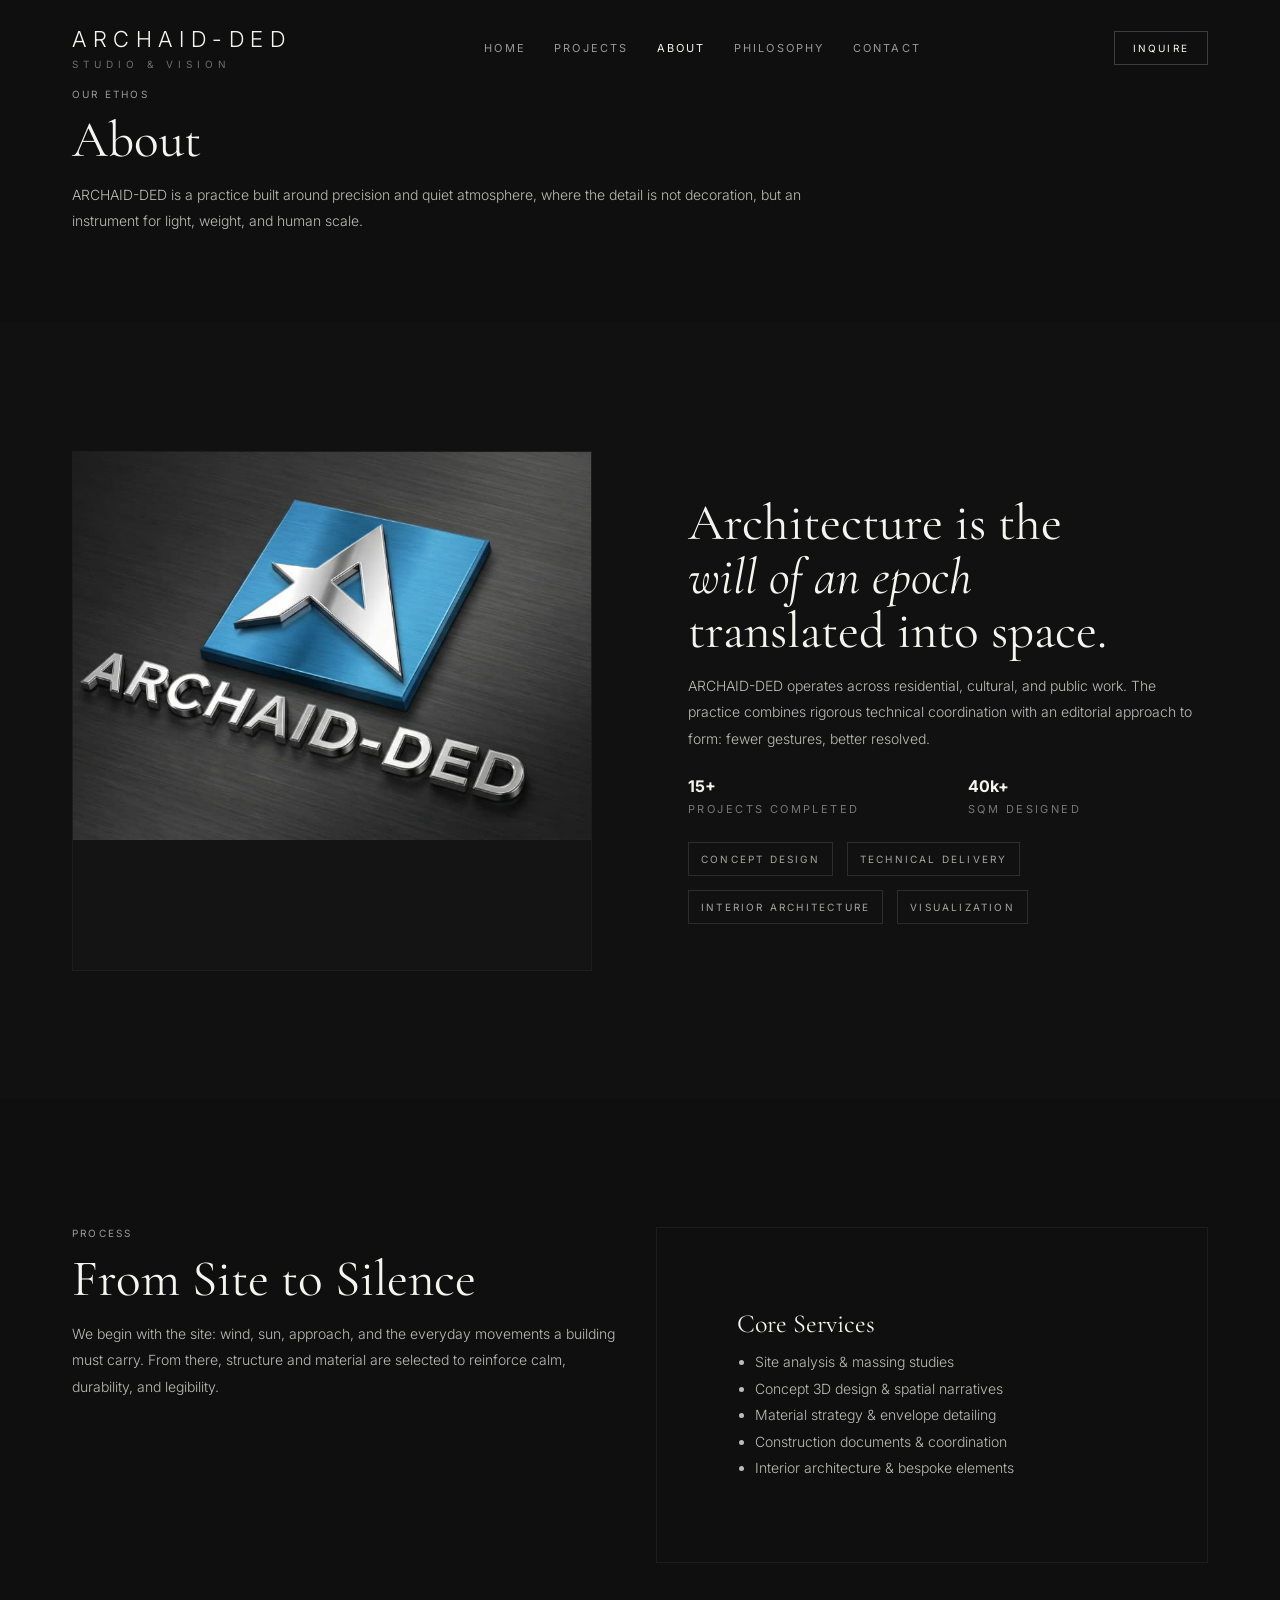
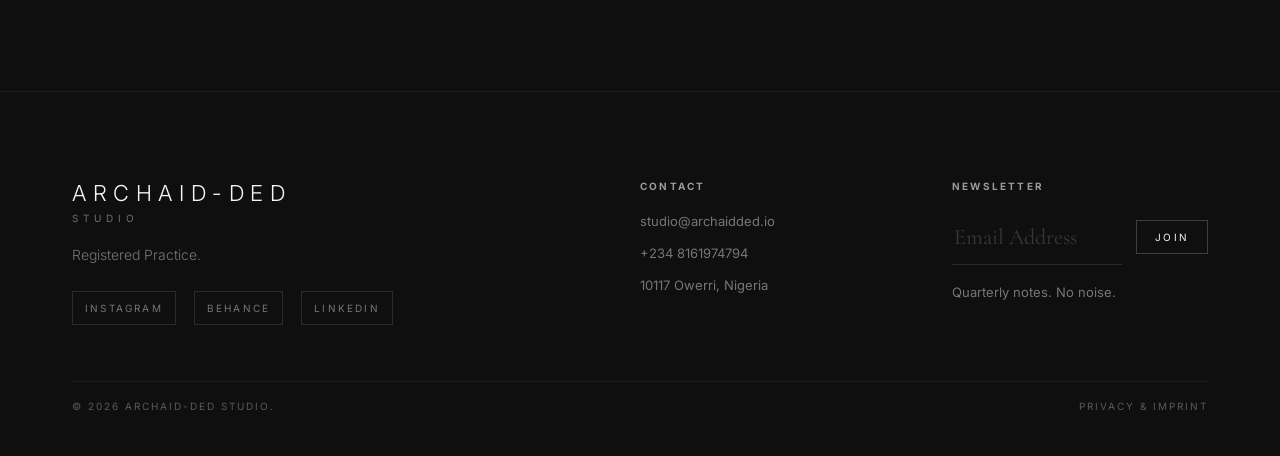
==== about.html @ 1363c152 "Rename About.html to lowercase" ====
<!DOCTYPE html>
<html lang="en">
<head>
  <meta charset="UTF-8" />
  <meta name="viewport" content="width=device-width, initial-scale=1.0" />
  <title>About | ARCHAID-DED Studio</title>
  <link rel="preconnect" href="https://fonts.googleapis.com">
  <link rel="preconnect" href="https://fonts.gstatic.com" crossorigin>
  <link href="https://fonts.googleapis.com/css2?family=Cormorant+Garamond:ital,wght@0,300;0,400;0,500;0,600;0,700;1,400&family=Inter:wght@300;400;500;600&display=swap" rel="stylesheet">
  <link rel="stylesheet" href="style.css" />
  <script src="script.js" defer></script>
</head>
<body>
<a class="skip" href="#main">Skip to content</a>

<header class="nav">
  <div class="container">
    <div class="nav__row">
      <a class="brand" href="index.html" aria-label="ARCHAID-DED Home">
        <span class="brand__name">ARCHAID-DED</span>
        <span class="brand__sub">Studio &amp; Vision</span>
      </a>

      <nav class="nav__links" aria-label="Primary">
        <a href="index.html">Home</a>
        <a href="projects.html">Projects</a>
        <a href="about.html" aria-current="page">About</a>
        <a href="philosophy.html">Philosophy</a>
        <a href="contact.html">Contact</a>
      </nav>

      <div class="nav__actions">
        <a class="btn" href="contact.html#inquire">Inquire</a>
        <button class="burger" type="button" data-nav-open aria-label="Open menu">
          <span></span>
        </button>
      </div>
    </div>
  </div>
</header>

<div class="mobile" aria-hidden="true">
  <button class="mobile__close" type="button" data-nav-close aria-label="Close menu"></button>
  <div class="mobile__inner" aria-label="Mobile navigation">
    <a href="index.html" data-nav-link>Home</a>
    <a href="projects.html" data-nav-link>Projects</a>
    <a href="about.html" data-nav-link>About</a>
    <a href="philosophy.html" data-nav-link>Philosophy</a>
    <a href="contact.html" data-nav-link>Contact</a>
    <a class="btn" href="contact.html#inquire" data-nav-link>Inquire Now</a>
  </div>
</div>

<main id="main">
  <section class="section section--tight">
    <div class="container">
      <span class="mono" style="display:block; margin-bottom:14px;">Our Ethos</span>
      <h1 class="h2" style="margin:0 0 14px;">About</h1>
      <p class="lead" style="max-width:760px; margin:0;">
        ARCHAID-DED is a practice built around precision and quiet atmosphere, where the detail is not decoration,
        but an instrument for light, weight, and human scale.
      </p>
    </div>
  </section>

  <section class="section section--panel">
    <div class="container">
      <div class="split">
        <div class="square">
          <img src="assets/images/WhatsApp Image 2026-01-18 at 02.21.14.jpeg" alt="Project 1">  
        </div>

        <div>
          <h2 class="h2" style="margin-bottom:12px;">
            Architecture is the<br>
            <span class="italic">will of an epoch</span><br>
            translated into space.
          </h2>
          <p class="lead">
             ARCHAID-DED  operates across residential, cultural, and public work.
            The practice combines rigorous technical coordination with an editorial approach to form:
            fewer gestures, better resolved.
          </p>

          <div class="stats">
            <div>
              <p class="stat__num">15+</p>
              <p class="stat__lbl">Projects Completed</p>
            </div>
            <div>
              <p class="stat__num">40k+</p>
              <p class="stat__lbl">Sqm Designed</p>
            </div>
          </div>

          <div style="margin-top:26px; display:flex; gap:14px; flex-wrap:wrap;">
            <span class="badge">Concept Design</span>
            <span class="badge">Technical Delivery</span>
            <span class="badge">Interior Architecture</span>
            <span class="badge">Visualization</span>
          </div>
        </div>
      </div>
    </div>
  </section>

  <section class="section">
    <div class="container">
      <div class="grid grid-2" style="align-items:start;">
        <div>
          <span class="mono" style="display:block; margin-bottom:14px;">Process</span>
          <h2 class="h2" style="margin-bottom:14px;">From Site to Silence</h2>
          <p class="lead">
            We begin with the site: wind, sun, approach, and the everyday movements a building must carry.
            From there, structure and material are selected to reinforce calm, durability, and legibility.
          </p>
        </div>

        <div class="panel">
          <h3 class="h3">Core Services</h3>
          <ul class="lead" style="margin:0; padding-left:18px;">
            <li>Site analysis &amp; massing studies</li>
            <li>Concept 3D design &amp; spatial narratives</li>
            <li>Material strategy &amp; envelope detailing</li>
            <li>Construction documents &amp; coordination</li>
            <li>Interior architecture &amp; bespoke elements</li>
          </ul>
        </div>
      </div>
    </div>
  </section>
</main>

<footer class="footer">
  <div class="container">
    <div class="footer__grid">
      <div>
        <div class="brand" style="margin-bottom:18px;">
          <span class="brand__name" style="text-transform:uppercase;">ARCHAID-DED</span>
          <span class="brand__sub">Studio</span>
        </div>
        <p class="lead" style="max-width:420px;">
          Registered Practice.<br />
          
        </p>

        <div style="display:flex; gap:18px; margin-top:22px; flex-wrap:wrap;">
          <a class="badge" href="#" aria-label="Instagram">Instagram</a>
          <a class="badge" href="#">Behance</a>
          <a class="badge" href="#">LinkedIn</a>
        </div>
      </div>

      <div>
        <h4 class="mono" style="margin:0 0 18px;">Contact</h4>
        <p class="small" style="margin:0 0 10px;">studio@archaidded.io</p>
        <p class="small" style="margin:0 0 10px;">+234 8161974794</p>
        <p class="small" style="margin:0;">
         10117 Owerri, Nigeria
        </p>
      </div>

      <div>
        <h4 class="mono" style="margin:0 0 18px;">Newsletter</h4>
               <form 
  class="formrow"
  action="https://formspree.io/f/xbdoblwp" 
  method="POST"
  aria-label="Newsletter signup"
>
  <input 
    class="input" 
    type="email" 
    name="email"
    placeholder="Email Address" 
    aria-label="Email address"
    required
  >

  
  <input type="text" name="_gotcha" style="display:none">

  <button class="btn" type="submit">Join</button>
</form>
<p id="newsletterMsg" class="form-message" style="margin-top:10px;"></p>
        <p class="small" style="margin-top:12px;">Quarterly notes. No noise.</p>
      </div>
    </div>

    <div class="footer__bottom">
      <span>© 2026 ARCHAID-DED STUDIO.</span>
      <span>Privacy &amp; Imprint</span>
    </div>
  </div>
</footer>

</body>
</html>
---- style.css ----
:root{
  --bg:#0F0F0F;
  --bg-2:#0a0a0a;
  --panel:#111111;
  --bone:#F5F5F0;
  --muted:#9a9a9a;
  --muted-2:#6f6f6f;
  --line:rgba(255,255,255,0.08);
  --line-2:rgba(255,255,255,0.12);
  --accent:#D4AF37;
  --max:1200px;
  --pad:32px;
  --serif:'Cormorant Garamond', serif;
  --sans:'Inter', system-ui, -apple-system, Segoe UI, Roboto, Arial, sans-serif;
}

*{box-sizing:border-box}
html,body{height:100%}
body{
  margin:0;
  font-family:var(--sans);
  background:var(--bg);
  color:var(--bone);
  -webkit-font-smoothing:antialiased;
  -moz-osx-font-smoothing:grayscale;
}
img{max-width:100%; display:block}
a{color:inherit; text-decoration:none}
button,input,textarea{font:inherit; color:inherit}
::selection{background:rgba(212,175,55,0.25); color:var(--bone);}

.container{max-width:var(--max); margin:0 auto; padding:0 var(--pad);}
.section{padding:128px 0;}
.section--tight{padding:88px 0;}
.section--panel{background:var(--panel);}
.section--dark{background:var(--bg-2);}
.hr{height:1px; background:var(--line); border:0; margin:0;}
.mono{letter-spacing:0.22em; text-transform:uppercase; font-size:10px; color:var(--muted);}
.serif{font-family:var(--serif);}
.small{font-size:13px; line-height:1.7; color:var(--muted);}
.lead{font-size:14px; line-height:1.9; color:rgba(245,245,240,0.75); font-weight:300;}
.h1{
  font-family:var(--serif);
  font-weight:300;
  line-height:0.9;
  margin:0 0 28px;
  font-size:clamp(44px, 7vw, 120px);
}
.h2{
  font-family:var(--serif);
  font-weight:400;
  line-height:1.05;
  margin:0 0 18px;
  font-size:clamp(34px, 4vw, 56px);
}
.h3{
  font-family:var(--serif);
  font-weight:400;
  margin:0 0 10px;
  font-size:26px;
}
.italic{font-style:italic;}
.grid{display:grid; gap:32px;}
.grid-2{grid-template-columns:1fr;}
.grid-3{grid-template-columns:1fr;}
@media (min-width: 900px){
  .grid-2{grid-template-columns:1fr 1fr;}
  .grid-3{grid-template-columns:repeat(3, 1fr);}
}

.btn{
  border:1px solid rgba(245,245,240,0.2);
  background:transparent;
  padding:10px 18px;
  font-size:10px;
  letter-spacing:0.22em;
  text-transform:uppercase;
  cursor:pointer;
  transition:background .2s ease,color .2s ease,border-color .2s ease;
}
.btn:hover{background:var(--bone); color:#000; border-color:var(--bone);}
.btn--link{
  border:0;
  padding:0;
  text-transform:uppercase;
  font-size:10px;
  letter-spacing:0.22em;
  border-bottom:1px solid rgba(245,245,240,0.2);
  padding-bottom:6px;
}
.btn--link:hover{border-bottom-color:rgba(245,245,240,0.6);}

.arch-glass{
  backdrop-filter:blur(10px);
  background:rgba(15,15,15,0.65);
  border-bottom:1px solid var(--line);
}
.nav{
  position:fixed; top:0; left:0; right:0;
  z-index:50;
  transition:padding .3s ease, background .3s ease, border-color .3s ease;
  padding:26px 0;
}
.nav--scrolled{padding:14px 0;}
.nav__row{display:flex; align-items:center; justify-content:space-between; gap:16px;}
.brand{display:flex; flex-direction:column; cursor:pointer;}
.brand__name{font-size:22px; letter-spacing:0.3em; font-weight:300;}
.brand__sub{font-size:10px; letter-spacing:0.5em; color:var(--muted-2); margin-top:6px; text-transform:uppercase;}
.nav__links{display:none; gap:28px; align-items:center;}
.nav__links a{
  font-size:11px; letter-spacing:0.2em; text-transform:uppercase;
  color:rgba(245,245,240,0.6);
  transition:color .2s ease;
}
.nav__links a:hover,.nav__links a[aria-current="page"]{color:var(--bone);}
.nav__actions{display:flex; align-items:center; gap:12px;}
.burger{
  width:44px; height:44px;
  border:1px solid rgba(245,245,240,0.12);
  background:transparent; cursor:pointer;
  display:flex; align-items:center; justify-content:center;
}
.burger span{width:18px; height:1px; background:var(--bone); position:relative; display:block;}
.burger span::before,.burger span::after{
  content:""; position:absolute; left:0; width:18px; height:1px; background:var(--bone);
}
.burger span::before{top:-6px;}
.burger span::after{top:6px;}

@media(min-width: 900px){
  .nav__links{display:flex;}
  .burger{display:none;}
}

.mobile{
  position:fixed; inset:0;
  background:var(--bg);
  z-index:60;
  display:none;
  padding:56px 32px;
}
.mobile[aria-hidden="false"]{display:flex;}
.mobile__inner{margin:auto; display:flex; flex-direction:column; align-items:center; gap:22px;}
.mobile__inner a{font-family:var(--serif); font-size:40px; font-weight:300;}
.mobile__close{
  position:absolute; top:18px; right:18px;
  width:52px; height:52px;
  border:1px solid rgba(245,245,240,0.12);
  background:transparent; cursor:pointer;
  display:flex; align-items:center; justify-content:center;
}
.mobile__close::before,.mobile__close::after{
  content:""; width:22px; height:1px; background:var(--bone); position:absolute;
}
.mobile__close::before{transform:rotate(45deg);}
.mobile__close::after{transform:rotate(-45deg);}

.hero{
  min-height:100vh;
  display:flex;
  align-items:center;
  position:relative;
  overflow:hidden;
  padding-top:88px; /* nav offset */
}
.hero__grid{
  position:absolute; top:0; right:0; width:50%; height:100%;
  opacity:0.2; pointer-events:none;
}
.hero__grid .vline{position:absolute; inset:0; border-left:1px solid rgba(245,245,240,0.06);}
.hero__grid .hline{position:absolute; left:0; width:100%; height:1px; background:rgba(245,245,240,0.06);}
.hero__grid .h1{top:25%;}
.hero__grid .h2{top:50%;}
.hero__grid .h3{top:75%;}
.hero__bottom{
  display:flex; flex-direction:column; gap:24px; align-items:flex-start; justify-content:space-between;
}
@media(min-width: 900px){
  .hero__bottom{flex-direction:row; align-items:flex-end;}
}
.scrollhint{display:flex; gap:14px; align-items:center;}
.scrollhint__line{width:48px; height:1px; background:rgba(245,245,240,0.22);}
.scrollhint__text{font-size:10px; letter-spacing:0.3em; text-transform:uppercase; color:var(--muted);}

.panel{
  border:1px solid rgba(245,245,240,0.06);
  padding:48px;
  position:relative;
  overflow:hidden;
}
@media(min-width: 900px){
  .panel{padding:80px;}
}
.panel__corner{
  position:absolute; top:0; right:0; padding:24px;
  opacity:0.08;
  font-family:var(--serif);
  font-size:72px;
  line-height:1;
}

.formrow{display:flex; gap:14px; align-items:center;}
.input{
  width:100%;
  background:transparent;
  border:0;
  border-bottom:1px solid rgba(245,245,240,0.12);
  padding:14px 2px;
  outline:none;
  font-family:var(--serif);
  font-size:22px;
  transition:border-color .2s ease;
}
.input:focus{border-bottom-color:rgba(245,245,240,0.4);}
.input::placeholder{color:rgba(245,245,240,0.18);}
.note{margin-top:18px; border-left:1px solid rgba(245,245,240,0.12); padding-left:18px; color:rgba(245,245,240,0.7); font-size:13px; line-height:2; font-weight:300; white-space:pre-wrap;}

.cards{display:grid; gap:22px;}
@media(min-width: 900px){ .cards{grid-template-columns:repeat(3, 1fr);} }

.project{
  position:relative;
  aspect-ratio:3/4;
  overflow:hidden;
  background:#1a1a1a;
  cursor:crosshair;
}
.project img{
  width:100%; height:100%;
  object-fit:cover;
  filter:grayscale(1);
  opacity:0.6;
  transform:scale(1);
  transition:transform 1s ease, filter 1s ease, opacity 1s ease;
}
.project:hover img{
  filter:grayscale(0);
  opacity:1;
  transform:scale(1.05);
}
.project__overlay{
  position:absolute; inset:0;
  background:linear-gradient(to top, rgba(0,0,0,0.8), transparent 55%);
  opacity:0;
  transition:opacity .35s ease;
  padding:28px;
  display:flex;
  flex-direction:column;
  justify-content:flex-end;
}
.project:hover .project__overlay{opacity:1;}
.project__cat{font-size:10px; letter-spacing:0.3em; text-transform:uppercase; color:rgba(245,245,240,0.55); margin-bottom:8px;}
.project__title{font-family:var(--serif); font-size:28px; margin:0;}

.split{
  display:grid;
  grid-template-columns:1fr;
  gap:56px;
  align-items:center;
}
@media(min-width: 900px){
  .split{grid-template-columns:1fr 1fr; gap:96px;}
}
.square{aspect-ratio:1/1; overflow:hidden; background:#141414; border:1px solid rgba(245,245,240,0.04);}
.square img{width:200%; height:75%; object-fit:cover; filter:none; opacity:1;}
.stats{display:grid; grid-template-columns:repeat(2, 1fr); gap:40px; margin-top:24px;}
.stat__num{font-weight:700; color:var(--bone); margin:0 0 6px;}
.stat__lbl{font-size:11px; letter-spacing:0.22em; text-transform:uppercase; color:rgba(245,245,240,0.45); margin:0;}

.footer{
  padding:88px 0 44px;
  border-top:1px solid rgba(245,245,240,0.06);
}
.footer__grid{display:grid; gap:44px;}
@media(min-width: 900px){ .footer__grid{grid-template-columns:2fr 1fr 1fr; gap:56px;} }
.footer p,.footer a,.footer input{color:rgba(245,245,240,0.45);}
.footer a:hover{color:var(--bone);}
.footer__bottom{margin-top:56px; padding-top:18px; border-top:1px solid rgba(245,245,240,0.06); display:flex; justify-content:space-between; gap:16px; flex-wrap:wrap;}
.footer__bottom span{font-size:10px; letter-spacing:0.2em; text-transform:uppercase; color:rgba(245,245,240,0.32);}

.field{display:flex; flex-direction:column; gap:8px;}
.label{font-size:10px; letter-spacing:0.22em; text-transform:uppercase; color:rgba(245,245,240,0.55);}
.textarea{
  width:100%;
  background:transparent;
  border:1px solid rgba(245,245,240,0.12);
  padding:14px;
  min-height:140px;
  outline:none;
  font-size:14px;
  line-height:1.7;
  color:rgba(245,245,240,0.82);
}
.textarea:focus{border-color:rgba(245,245,240,0.35);}

.badge{
  display:inline-flex;
  align-items:center;
  gap:10px;
  border:1px solid rgba(245,245,240,0.12);
  padding:10px 12px;
  font-size:10px;
  letter-spacing:0.22em;
  text-transform:uppercase;
  color:rgba(245,245,240,0.65);
}

a.skip{
  position:absolute; left:-999px; top:auto; width:1px; height:1px; overflow:hidden;
}
a.skip:focus{
  left:18px; top:18px; width:auto; height:auto; padding:10px 12px;
  background:rgba(0,0,0,0.8); border:1px solid rgba(245,245,240,0.18);
  z-index:100;
}
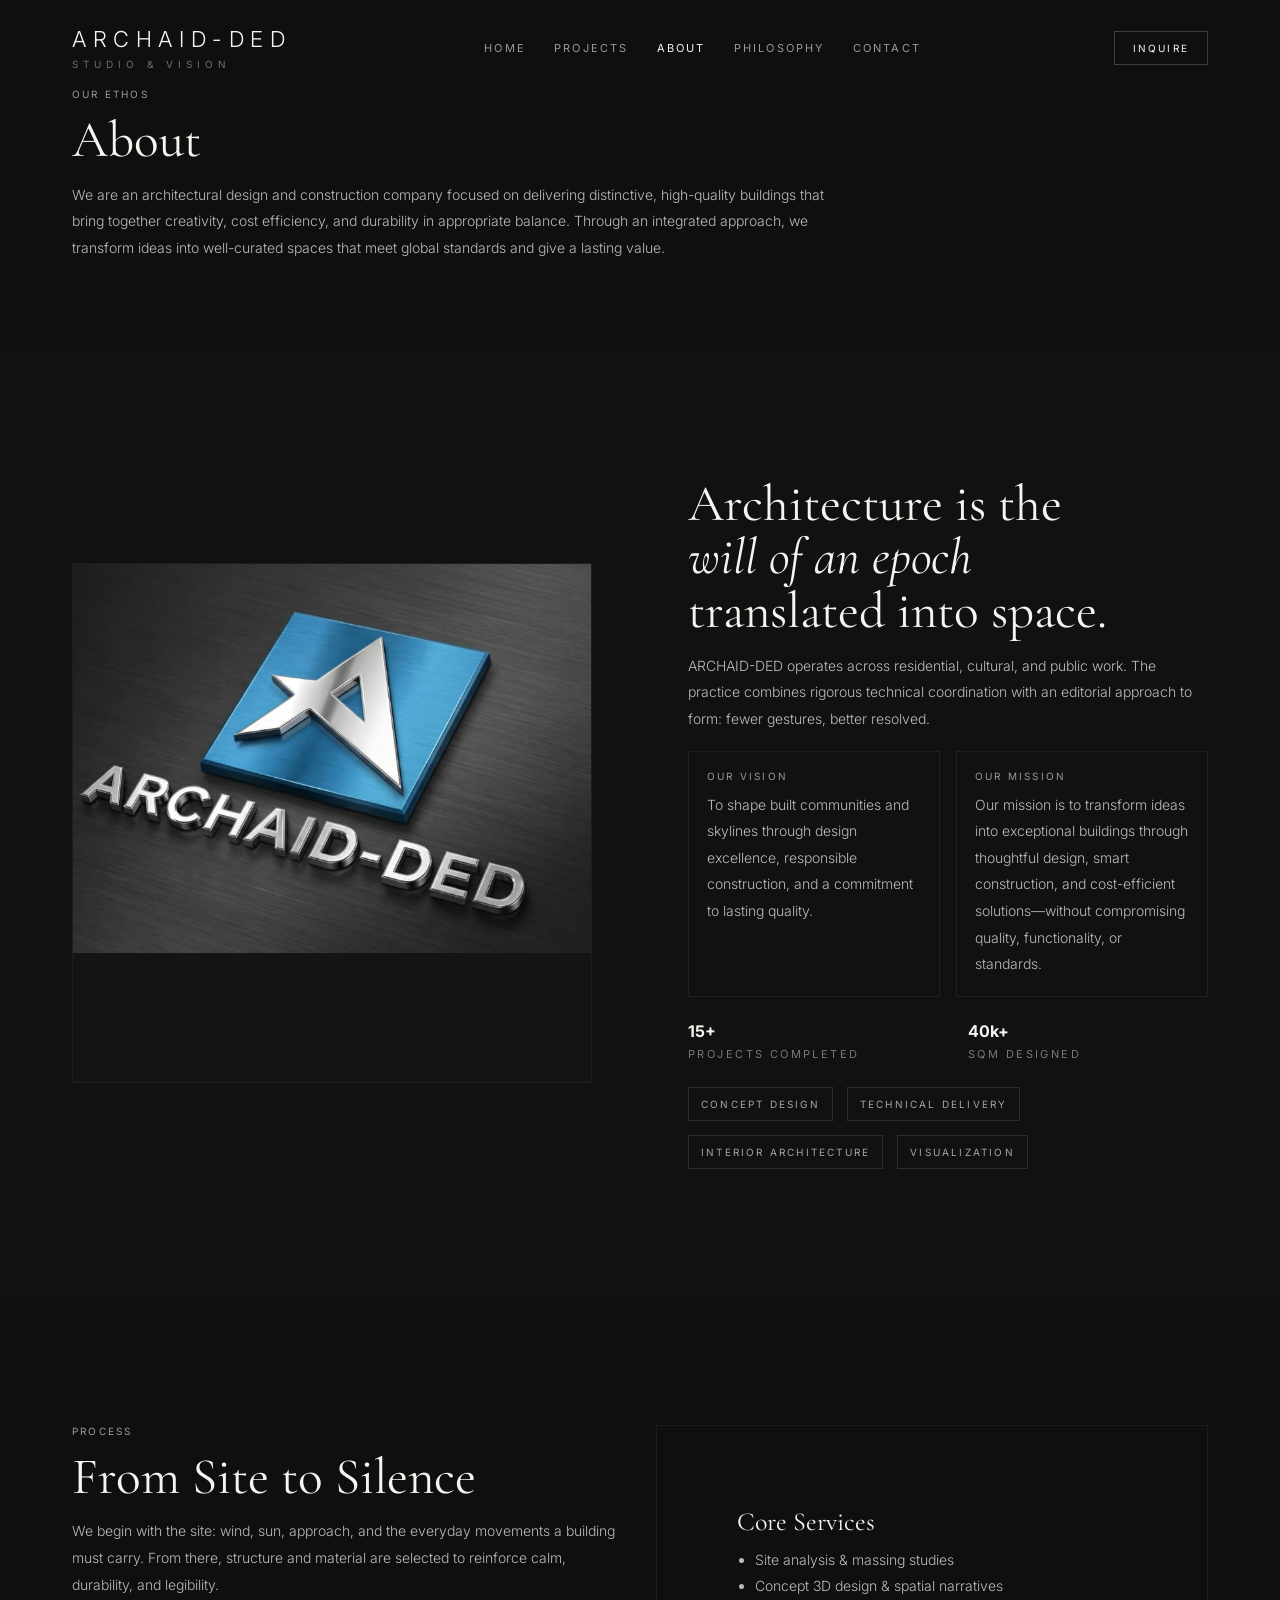
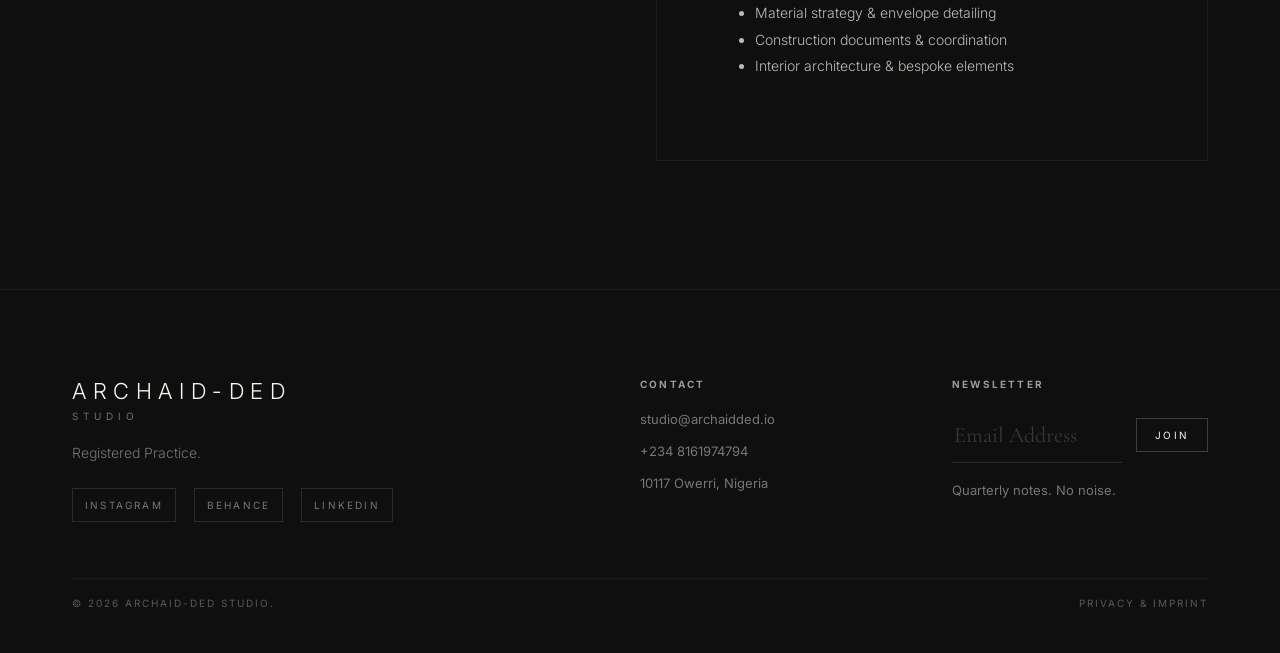
==== commit 20490811: "Update site" ====
--- a/about.html
+++ b/about.html
@@ -54,11 +54,12 @@
 <main id="main">
   <section class="section section--tight">
     <div class="container">
-      <span class="mono" style="display:block; margin-bottom:14px;">Our Ethos</span>
+      <span class="mono" style="display:block; margin-bottom:14px;">our Ethos</span>
       <h1 class="h2" style="margin:0 0 14px;">About</h1>
       <p class="lead" style="max-width:760px; margin:0;">
-        ARCHAID-DED is a practice built around precision and quiet atmosphere, where the detail is not decoration,
-        but an instrument for light, weight, and human scale.
+          We are an architectural design and construction company focused on delivering distinctive, high-quality buildings that bring together creativity, cost efficiency, and durability in appropriate balance.
+           Through an integrated approach, we transform ideas into well-curated spaces that meet global standards and give a lasting value.
+
       </p>
     </div>
   </section>
@@ -81,6 +82,23 @@
             The practice combines rigorous technical coordination with an editorial approach to form:
             fewer gestures, better resolved.
           </p>
+
+          <div class="grid grid-2" style="gap:16px; margin-top:18px;">
+  <div class="panel" style="padding:18px;">
+    <p class="mono" style="margin:0 0 10px;">Our Vision</p>
+    <p class="lead" style="margin:0;">
+      To shape built communities and skylines through design excellence, responsible construction, and a commitment to lasting quality.
+    </p>
+  </div>
+
+  <div class="panel" style="padding:18px;">
+    <p class="mono" style="margin:0 0 10px;">Our Mission</p>
+    <p class="lead" style="margin:0;">
+      Our mission is to transform ideas into exceptional buildings through thoughtful design, smart construction, and cost-efficient solutions—without compromising quality, functionality, or standards.
+    </p>
+  </div>
+</div>
+
 
           <div class="stats">
             <div>
--- a/style.css
+++ b/style.css
@@ -228,11 +228,13 @@
 .project img{
   width:100%; height:100%;
   object-fit:cover;
-  filter:grayscale(1);
-  opacity:0.6;
+  filter:none;          /* remove black & white */
+  opacity:1;            /* full color visibility */
   transform:scale(1);
-  transition:transform 1s ease, filter 1s ease, opacity 1s ease;
-}
+  transition:transform 1s ease;
+}
+
+
 .project:hover img{
   filter:grayscale(0);
   opacity:1;
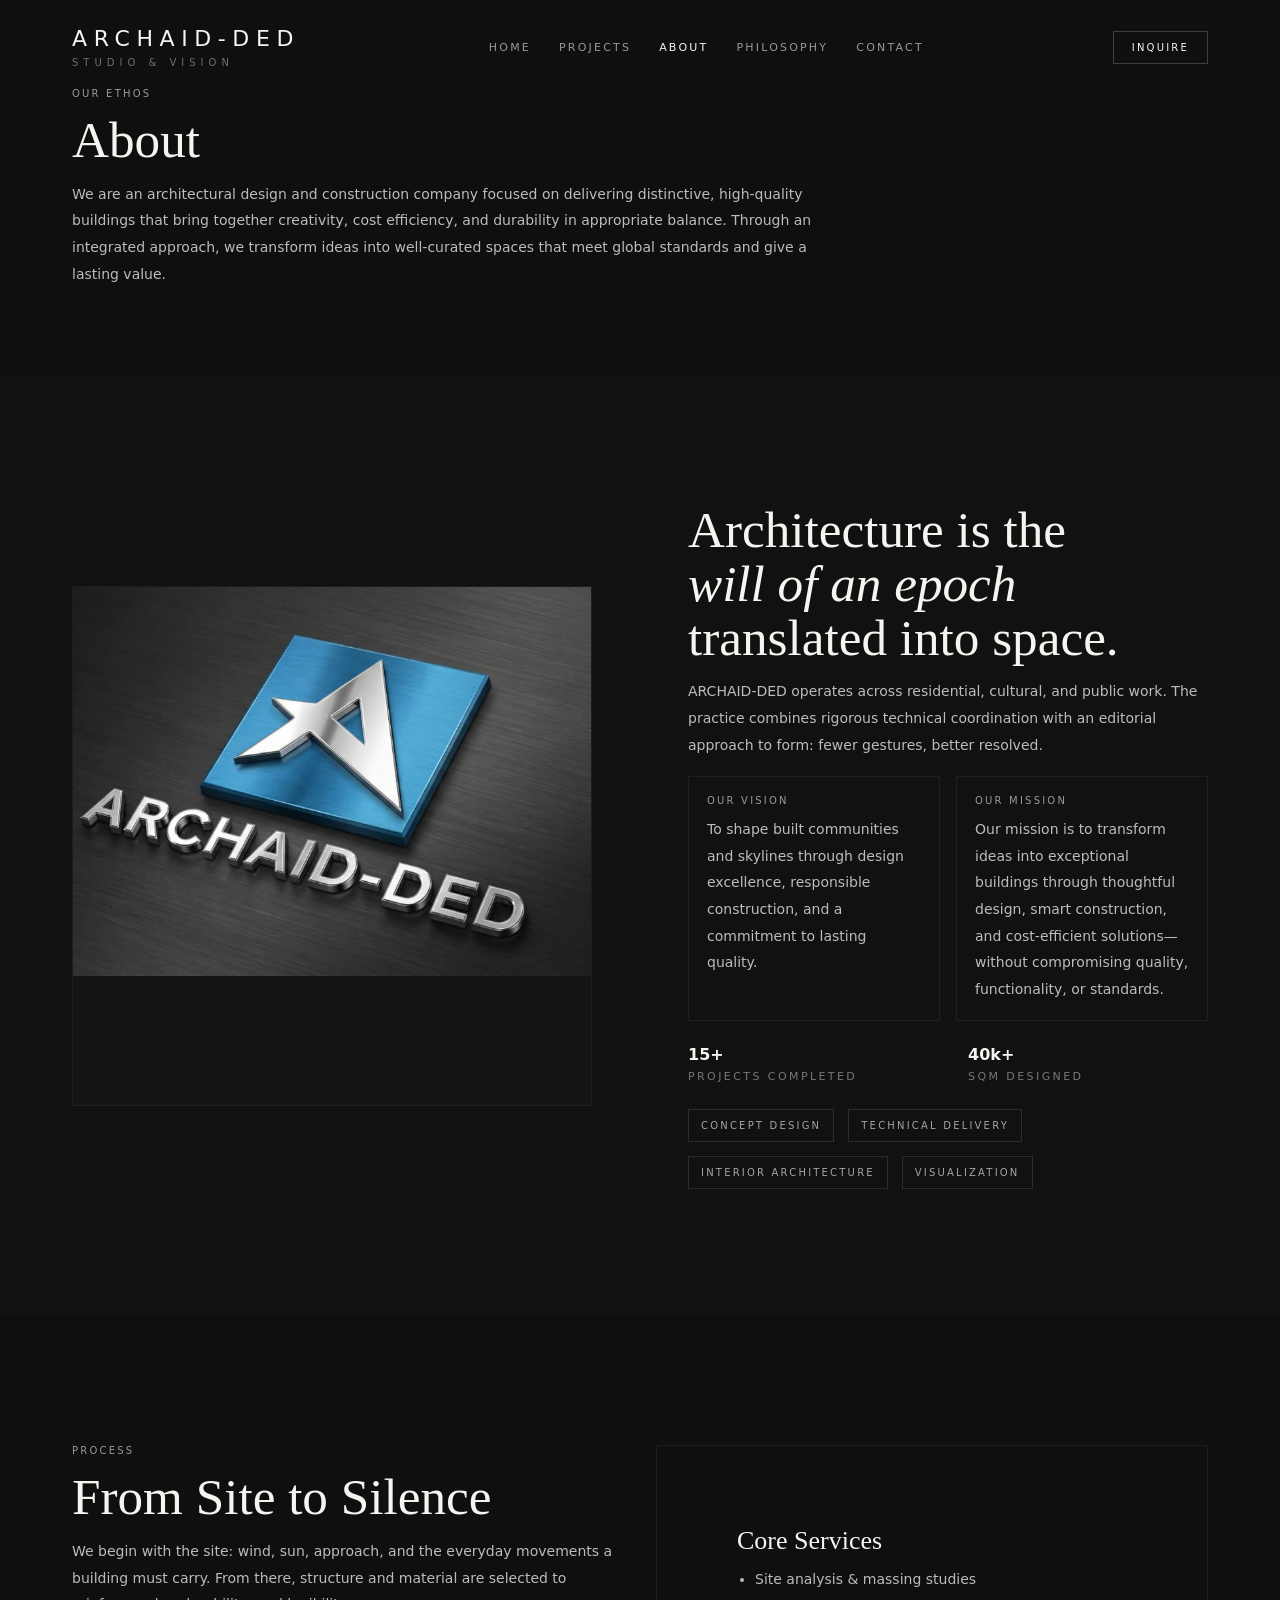
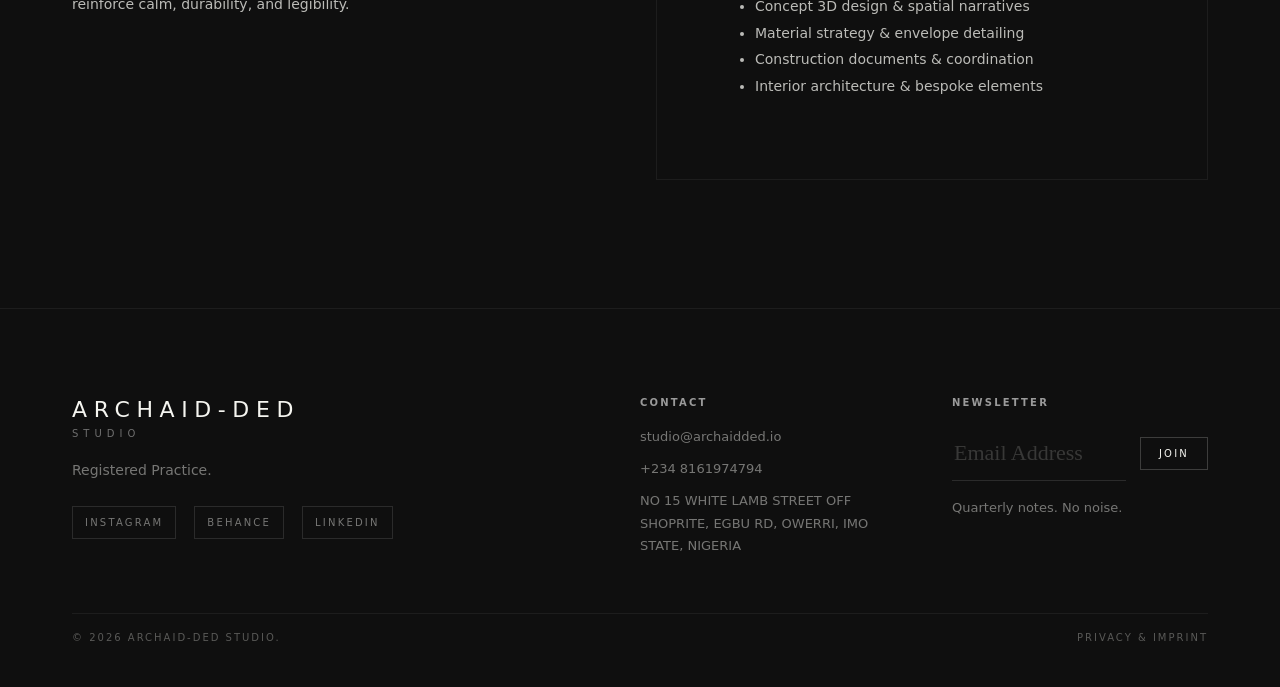
==== commit 5f9e372b: "Update site" ====
--- a/about.html
+++ b/about.html
@@ -3,13 +3,26 @@
 <head>
   <meta charset="UTF-8" />
   <meta name="viewport" content="width=device-width, initial-scale=1.0" />
-  <title>About | ARCHAID-DED Studio</title>
-  <link rel="preconnect" href="https://fonts.googleapis.com">
-  <link rel="preconnect" href="https://fonts.gstatic.com" crossorigin>
-  <link href="https://fonts.googleapis.com/css2?family=Cormorant+Garamond:ital,wght@0,300;0,400;0,500;0,600;0,700;1,400&family=Inter:wght@300;400;500;600&display=swap" rel="stylesheet">
+
+  <title>About ARCHAID-DED Studio | Architecture & Construction Company</title>
+  <meta name="description" content="Learn about ARCHAID-DED Studio, an architecture and construction practice focused on thoughtful design, responsible building, and lasting quality." />
+
+  <link rel="canonical" href="https://archaid-ded.vercel.app/about.html" />
+  <link rel="icon" href="assets/images/archaided_favicon.ico" type="image/png" />
+
+  <meta property="og:title" content="About ARCHAID-DED Studio" />
+  <meta property="og:description" content="Meet ARCHAID-DED Studio, an architectural design and construction practice focused on quality and long-lasting spaces." />
+  <meta property="og:type" content="article" />
+  <meta property="og:url" content="https://archaid-ded.vercel.app/about.html" />
+  <meta property="og:image" content="https://archaid-ded.vercel.app/assets/images/og-image.jpg" />
+
+  <meta name="twitter:card" content="summary_large_image" />
+  <meta name="twitter:image" content="https://archaid-ded.vercel.app/assets/images/og-image.jpg" />
+
   <link rel="stylesheet" href="style.css" />
   <script src="script.js" defer></script>
 </head>
+
 <body>
 <a class="skip" href="#main">Skip to content</a>
 
@@ -174,7 +187,7 @@
         <p class="small" style="margin:0 0 10px;">studio@archaidded.io</p>
         <p class="small" style="margin:0 0 10px;">+234 8161974794</p>
         <p class="small" style="margin:0;">
-         10117 Owerri, Nigeria
+          NO 15 WHITE LAMB STREET OFF SHOPRITE, EGBU RD, OWERRI, IMO STATE, NIGERIA
         </p>
       </div>
 
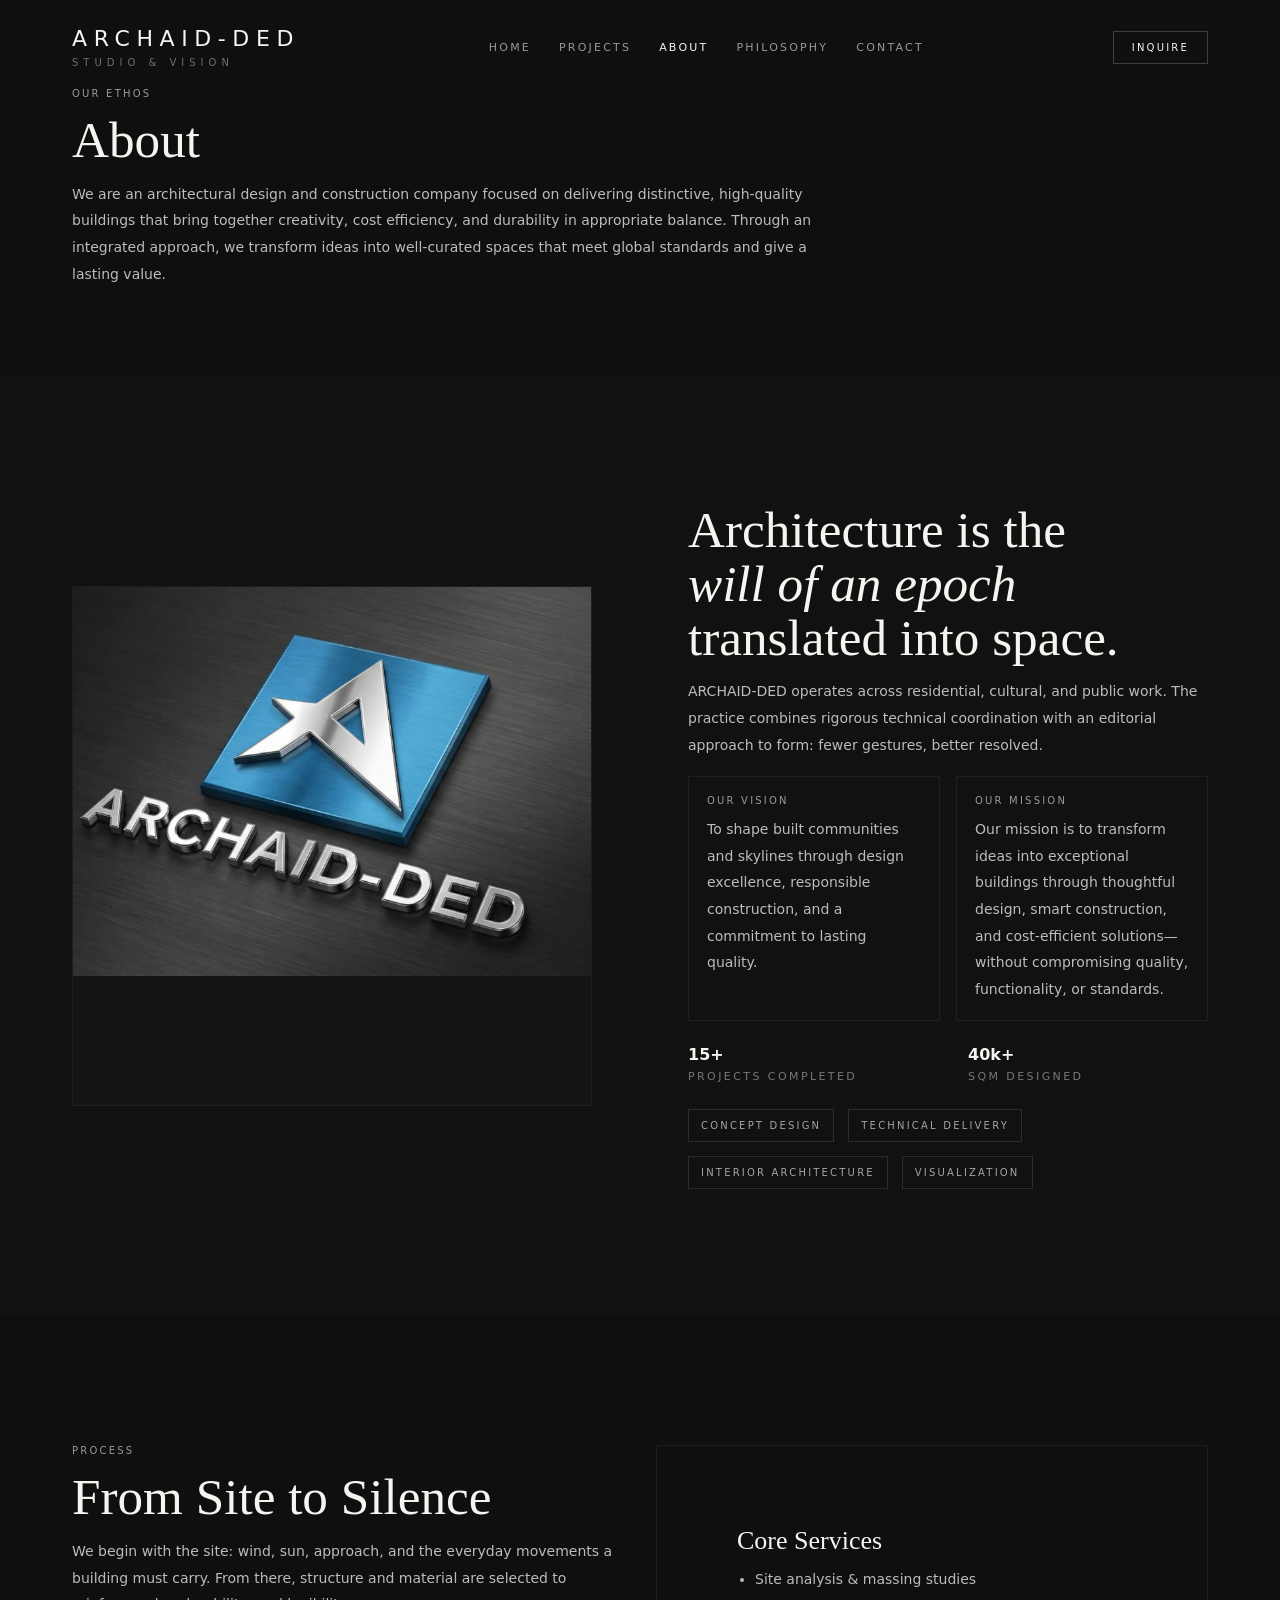
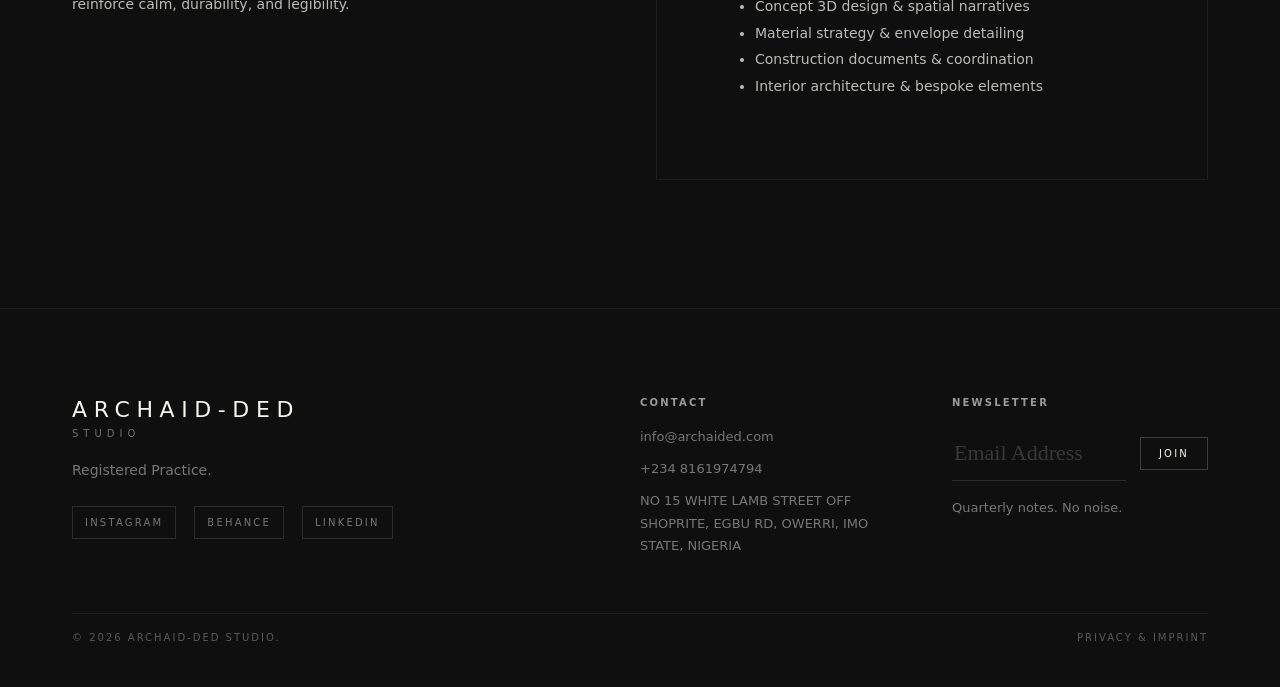
==== commit 1f4ca674: "Update site" ====
--- a/about.html
+++ b/about.html
@@ -7,17 +7,19 @@
   <title>About ARCHAID-DED Studio | Architecture & Construction Company</title>
   <meta name="description" content="Learn about ARCHAID-DED Studio, an architecture and construction practice focused on thoughtful design, responsible building, and lasting quality." />
 
-  <link rel="canonical" href="https://archaid-ded.vercel.app/about.html" />
-  <link rel="icon" href="assets/images/archaided_favicon.ico" type="image/png" />
+  <link rel="canonical" href="https://archaided.com/about.html" />
+ 
+  <link rel="icon" type="image/png" sizes="32x32" href="/assets/images/favicon.ico">
+<link rel="apple-touch-icon" href="/assets/images/favicon.ico">
 
   <meta property="og:title" content="About ARCHAID-DED Studio" />
   <meta property="og:description" content="Meet ARCHAID-DED Studio, an architectural design and construction practice focused on quality and long-lasting spaces." />
   <meta property="og:type" content="article" />
-  <meta property="og:url" content="https://archaid-ded.vercel.app/about.html" />
-  <meta property="og:image" content="https://archaid-ded.vercel.app/assets/images/og-image.jpg" />
+  <meta property="og:url" content="https://archaided.com/about.html" />
+  <meta property="og:image" content="https://archaided.com/assets/images/og-image.jpg" />
 
   <meta name="twitter:card" content="summary_large_image" />
-  <meta name="twitter:image" content="https://archaid-ded.vercel.app/assets/images/og-image.jpg" />
+  <meta name="twitter:image" content="https://archaided.com/assets/images/og-image.jpg" />
 
   <link rel="stylesheet" href="style.css" />
   <script src="script.js" defer></script>
@@ -184,7 +186,7 @@
 
       <div>
         <h4 class="mono" style="margin:0 0 18px;">Contact</h4>
-        <p class="small" style="margin:0 0 10px;">studio@archaidded.io</p>
+        <p class="small" style="margin:0 0 10px;">info@archaided.com</p>
         <p class="small" style="margin:0 0 10px;">+234 8161974794</p>
         <p class="small" style="margin:0;">
           NO 15 WHITE LAMB STREET OFF SHOPRITE, EGBU RD, OWERRI, IMO STATE, NIGERIA
